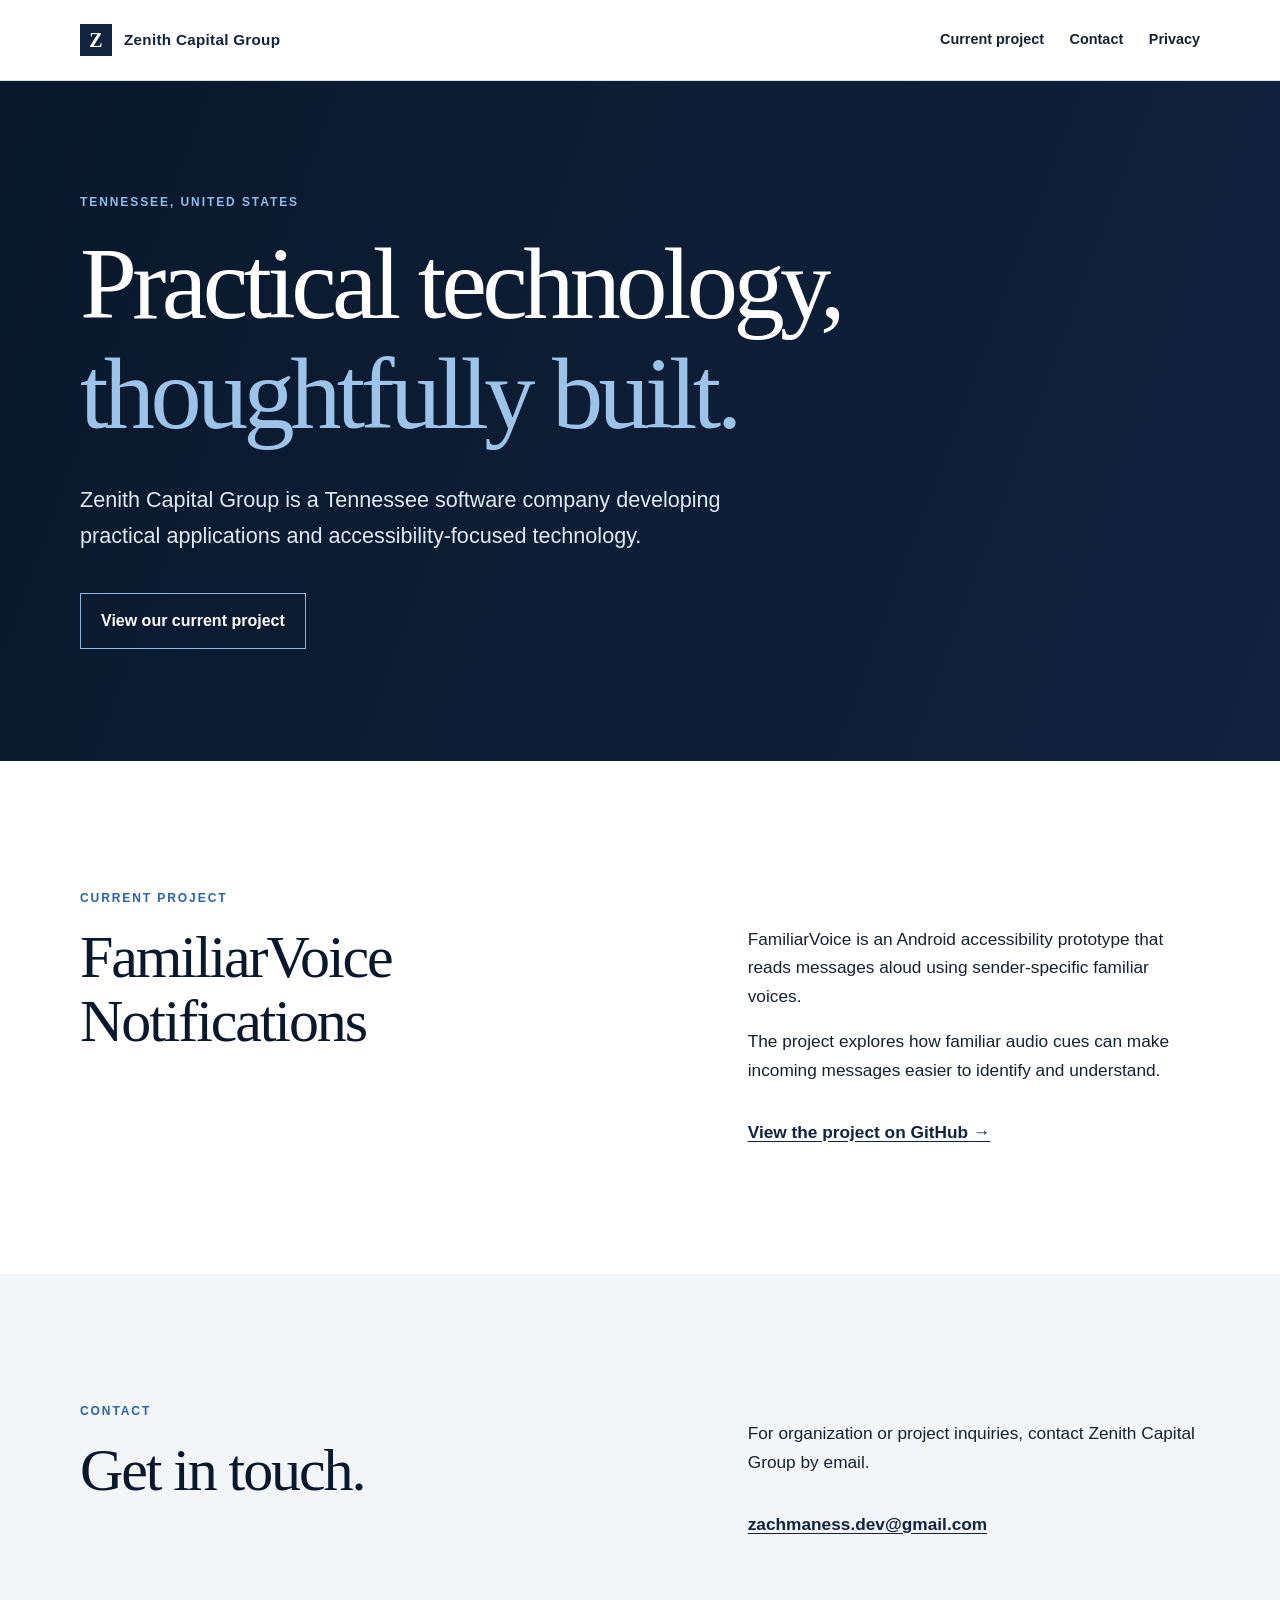
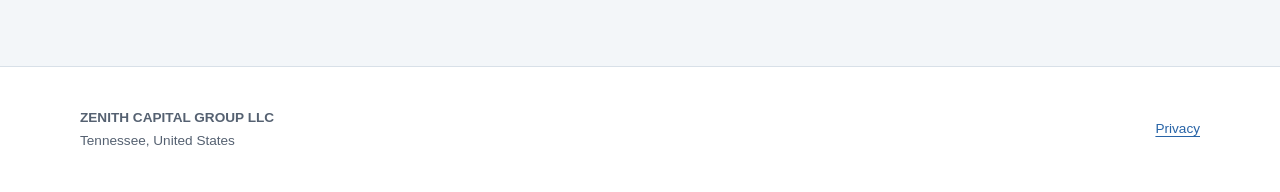
==== index.html @ c108dcff "Launch Zenith Capital Group website" ====
<!doctype html>
<html lang="en">
<head>
  <meta charset="utf-8">
  <meta name="viewport" content="width=device-width, initial-scale=1">
  <meta name="description" content="Zenith Capital Group is a Tennessee software company developing practical applications and accessibility-focused technology.">
  <title>Zenith Capital Group</title>
  <link rel="stylesheet" href="styles.css">
</head>
<body>
  <a class="skip-link" href="#main-content">Skip to main content</a>
  <header class="site-header">
    <div class="container header-inner">
      <a class="wordmark" href="index.html" aria-label="Zenith Capital Group home">
        <span class="mark" aria-hidden="true">Z</span>
        <span>Zenith Capital Group</span>
      </a>
      <nav aria-label="Primary navigation">
        <a href="#project">Current project</a>
        <a href="#contact">Contact</a>
        <a href="privacy.html">Privacy</a>
      </nav>
    </div>
  </header>

  <main id="main-content">
    <section class="hero">
      <div class="container hero-content">
        <p class="eyebrow">Tennessee, United States</p>
        <h1>Practical technology,<br><span>thoughtfully built.</span></h1>
        <p class="lead">Zenith Capital Group is a Tennessee software company developing practical applications and accessibility-focused technology.</p>
        <a class="button" href="#project">View our current project</a>
      </div>
    </section>

    <section class="section" id="project" aria-labelledby="project-title">
      <div class="container">
        <p class="eyebrow">Current project</p>
        <div class="project-grid">
          <div>
            <h2 id="project-title">FamiliarVoice Notifications</h2>
          </div>
          <div class="project-copy">
            <p>FamiliarVoice is an Android accessibility prototype that reads messages aloud using sender-specific familiar voices.</p>
            <p>The project explores how familiar audio cues can make incoming messages easier to identify and understand.</p>
            <a class="text-link" href="https://github.com/ZachPoli/familiar-voice-notifications">View the project on GitHub <span aria-hidden="true">→</span></a>
          </div>
        </div>
      </div>
    </section>

    <section class="section section-muted" id="contact" aria-labelledby="contact-title">
      <div class="container contact-grid">
        <div>
          <p class="eyebrow">Contact</p>
          <h2 id="contact-title">Get in touch.</h2>
        </div>
        <div>
          <p>For organization or project inquiries, contact Zenith Capital Group by email.</p>
          <a class="text-link" href="mailto:zachmaness.dev@gmail.com">zachmaness.dev@gmail.com</a>
        </div>
      </div>
    </section>
  </main>

  <footer class="site-footer">
    <div class="container footer-inner">
      <p><strong>ZENITH CAPITAL GROUP LLC</strong><br>Tennessee, United States</p>
      <p><a href="privacy.html">Privacy</a></p>
    </div>
  </footer>
</body>
</html>
---- styles.css ----
:root {
  --navy: #10233f;
  --navy-deep: #09182c;
  --blue: #2864a7;
  --sky: #dceaf8;
  --ink: #17212f;
  --muted: #556171;
  --paper: #ffffff;
  --soft: #f3f6f9;
  --line: #d8e0e8;
  --max-width: 1120px;
}

* {
  box-sizing: border-box;
}

html {
  scroll-behavior: smooth;
}

body {
  margin: 0;
  color: var(--ink);
  background: var(--paper);
  font-family: Arial, Helvetica, sans-serif;
  font-size: 1rem;
  line-height: 1.65;
}

a {
  color: var(--blue);
  text-underline-offset: 0.2em;
}

a:hover {
  text-decoration-thickness: 2px;
}

a:focus-visible {
  outline: 3px solid #f4b942;
  outline-offset: 4px;
  border-radius: 2px;
}

.skip-link {
  position: fixed;
  top: 0.75rem;
  left: 0.75rem;
  z-index: 10;
  padding: 0.65rem 0.9rem;
  color: var(--navy-deep);
  background: #fff;
  font-weight: 700;
  transform: translateY(-200%);
}

.skip-link:focus {
  transform: translateY(0);
}

.container {
  width: min(calc(100% - 2.5rem), var(--max-width));
  margin-inline: auto;
}

.narrow {
  max-width: 760px;
}

.site-header {
  border-bottom: 1px solid var(--line);
  background: rgba(255, 255, 255, 0.98);
}

.header-inner,
.footer-inner {
  display: flex;
  align-items: center;
  justify-content: space-between;
  gap: 2rem;
}

.header-inner {
  min-height: 80px;
}

.wordmark {
  display: inline-flex;
  align-items: center;
  gap: 0.75rem;
  color: var(--navy);
  font-size: 0.95rem;
  font-weight: 700;
  letter-spacing: 0.02em;
  text-decoration: none;
}

.mark {
  display: grid;
  width: 2rem;
  height: 2rem;
  place-items: center;
  color: #fff;
  background: var(--navy);
  font-family: Georgia, "Times New Roman", serif;
  font-size: 1.25rem;
}

nav {
  display: flex;
  gap: 1.6rem;
}

nav a {
  color: var(--ink);
  font-size: 0.9rem;
  font-weight: 700;
  text-decoration: none;
}

.hero {
  display: grid;
  min-height: 70vh;
  align-items: center;
  color: #fff;
  background:
    linear-gradient(110deg, rgba(9, 24, 44, 0.99), rgba(16, 35, 63, 0.94)),
    var(--navy-deep);
}

.hero-content {
  padding-block: 7rem;
}

.eyebrow {
  margin: 0 0 1rem;
  color: var(--blue);
  font-size: 0.75rem;
  font-weight: 800;
  letter-spacing: 0.16em;
  text-transform: uppercase;
}

.hero .eyebrow {
  color: #91bde8;
}

h1,
h2 {
  margin: 0;
  color: var(--navy-deep);
  font-family: Georgia, "Times New Roman", serif;
  font-weight: 500;
  line-height: 1.08;
}

h1 {
  max-width: 900px;
  font-size: clamp(3rem, 8vw, 6.5rem);
  letter-spacing: -0.045em;
}

.hero h1 {
  color: #fff;
}

.hero h1 span {
  color: #9dc3e8;
}

h2 {
  font-size: clamp(2rem, 5vw, 3.75rem);
  letter-spacing: -0.035em;
}

.lead {
  max-width: 720px;
  margin: 2rem 0 2.5rem;
  color: inherit;
  font-size: clamp(1.1rem, 2vw, 1.35rem);
}

.hero .lead {
  color: #e0e9f3;
}

.button {
  display: inline-block;
  padding: 0.85rem 1.25rem;
  border: 1px solid #8db7df;
  color: #fff;
  font-weight: 700;
  text-decoration: none;
}

.button:hover {
  color: var(--navy-deep);
  background: #fff;
}

.section {
  padding-block: clamp(4.5rem, 10vw, 8rem);
}

.section-muted {
  background: var(--soft);
}

.project-grid,
.contact-grid {
  display: grid;
  grid-template-columns: minmax(0, 1fr) minmax(280px, 0.8fr);
  gap: clamp(3rem, 8vw, 8rem);
  align-items: start;
}

.project-copy,
.contact-grid > :last-child {
  font-size: 1.08rem;
}

.project-copy p:first-child {
  margin-top: 0;
}

.text-link {
  display: inline-block;
  margin-top: 1rem;
  color: var(--navy);
  font-weight: 800;
}

.page-intro {
  padding-block: clamp(5rem, 12vw, 9rem);
  color: #fff;
  background: var(--navy-deep);
}

.page-intro h1 {
  color: #fff;
}

.page-intro .eyebrow {
  color: #91bde8;
}

.prose h2 {
  margin-top: 3rem;
  font-size: 1.65rem;
  letter-spacing: -0.02em;
}

.prose h2:first-child {
  margin-top: 0;
}

.prose p {
  color: var(--muted);
  font-size: 1.08rem;
}

.site-footer {
  padding-block: 2.5rem;
  border-top: 1px solid var(--line);
  color: var(--muted);
  font-size: 0.85rem;
}

.site-footer p {
  margin: 0;
}

@media (max-width: 700px) {
  .header-inner {
    min-height: auto;
    padding-block: 1rem;
  }

  .header-inner,
  .footer-inner,
  .project-grid,
  .contact-grid {
    align-items: flex-start;
    flex-direction: column;
    grid-template-columns: 1fr;
    gap: 2rem;
  }

  nav {
    width: 100%;
    gap: 1.1rem;
    overflow-x: auto;
  }

  .hero {
    min-height: auto;
  }

  .hero-content {
    padding-block: 5rem;
  }
}

@media (prefers-reduced-motion: reduce) {
  html {
    scroll-behavior: auto;
  }
}
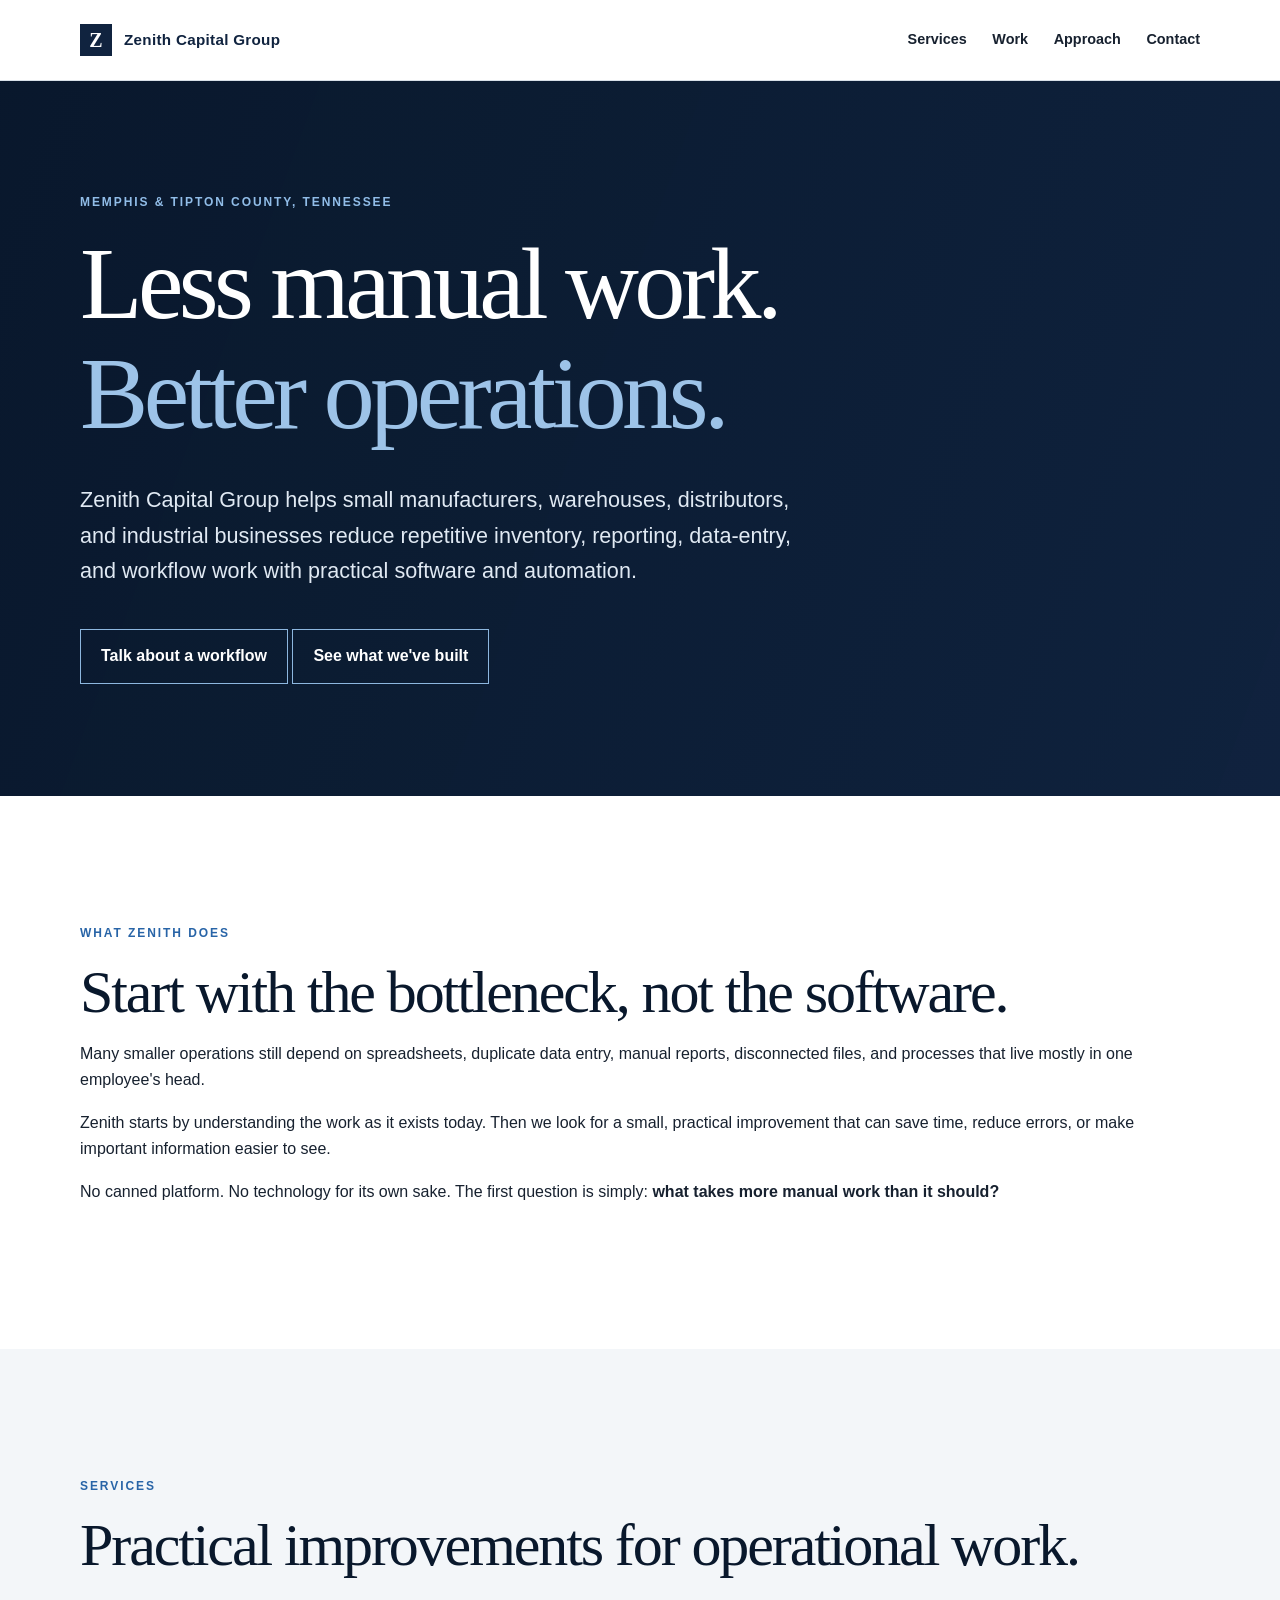
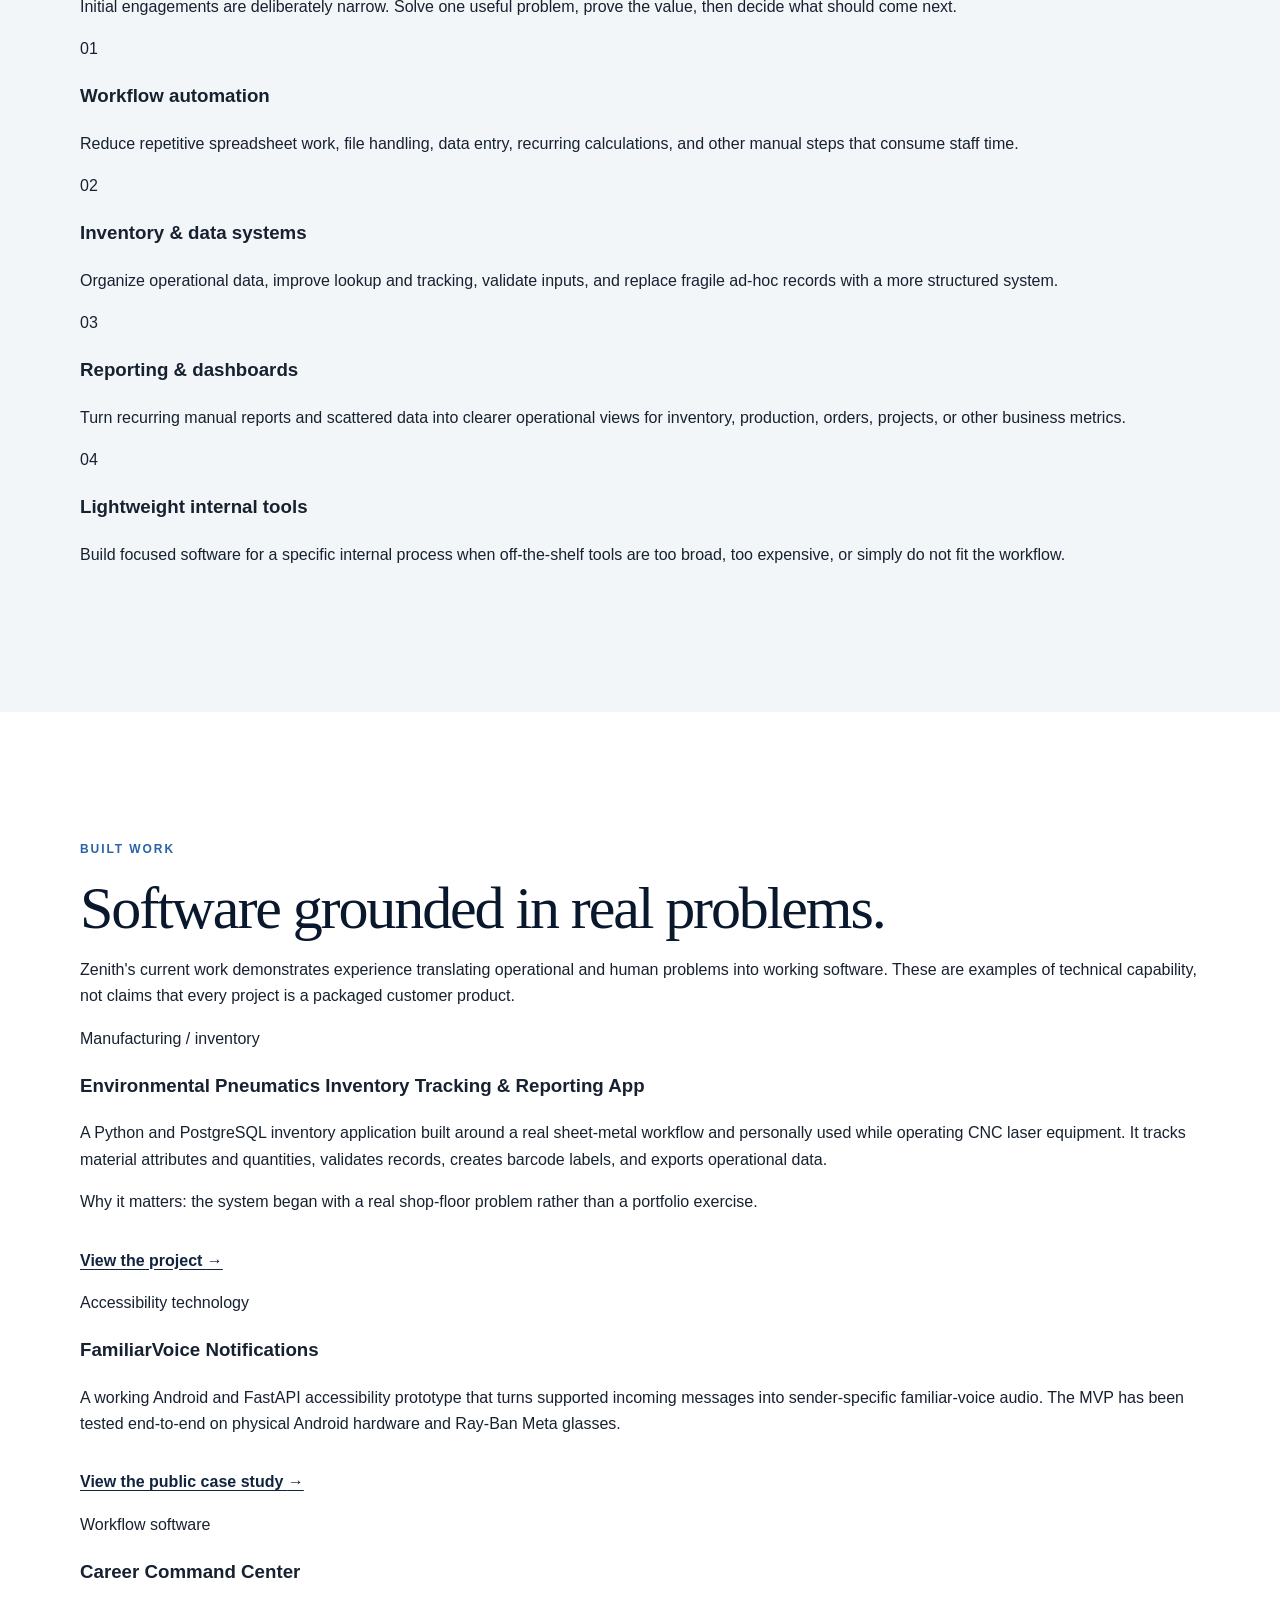
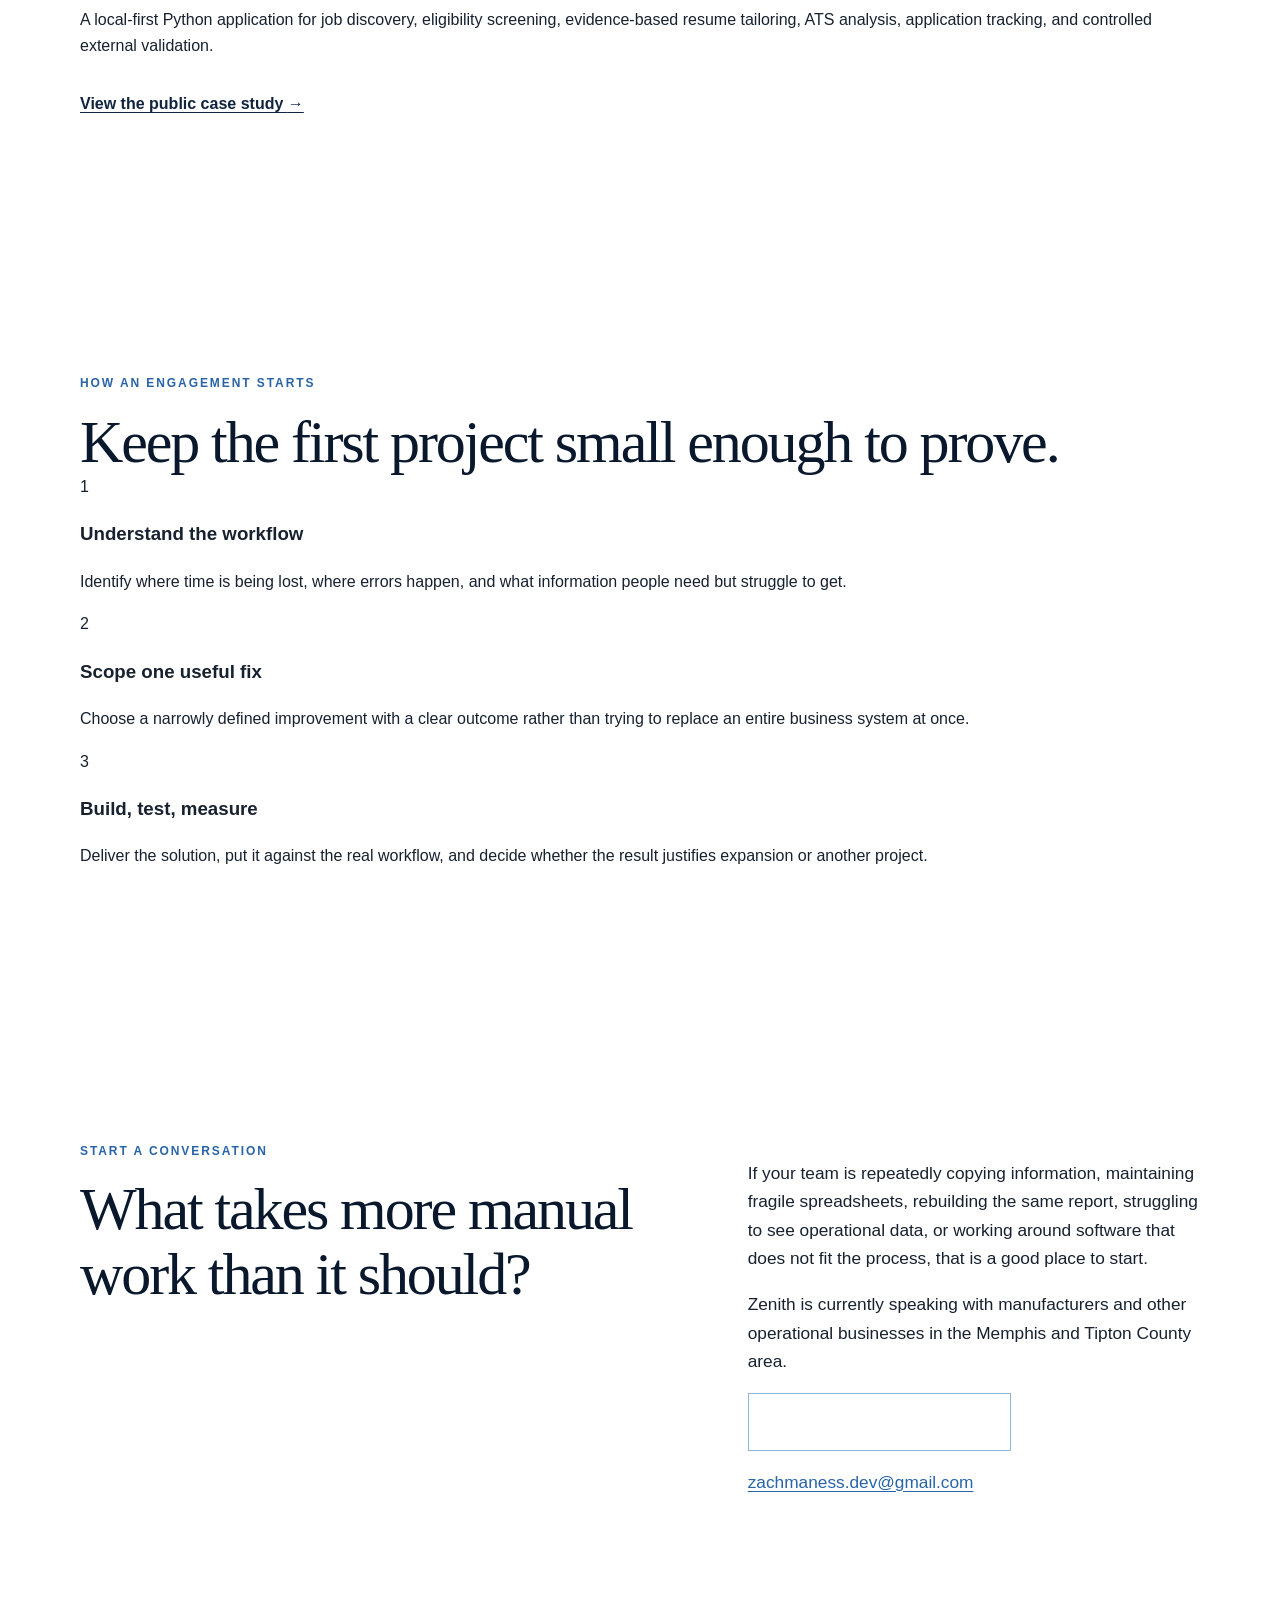
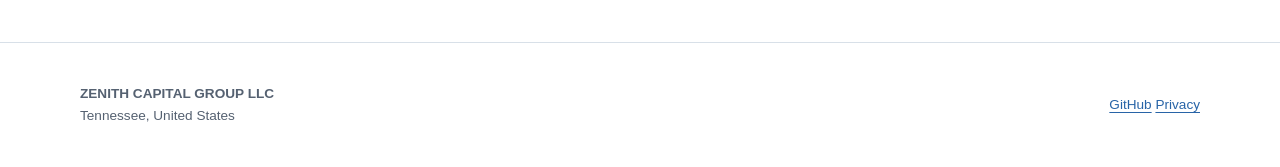
==== commit df460816: "feat: reposition Zenith website around operations services" ====
--- a/index.html
+++ b/index.html
@@ -3,12 +3,14 @@
 <head>
   <meta charset="utf-8">
   <meta name="viewport" content="width=device-width, initial-scale=1">
-  <meta name="description" content="Zenith Capital Group is a Tennessee software company developing practical applications and accessibility-focused technology.">
-  <title>Zenith Capital Group</title>
+  <meta name="description" content="Zenith Capital Group helps small manufacturers, warehouses, distributors, and industrial businesses reduce repetitive inventory, reporting, data-entry, and workflow work with practical software and automation.">
+  <meta name="google-site-verification" content="DT2wQH8qkcFXm-523jZDqOoia33BBi49vTfKjFDJHwY">
+  <title>Zenith Capital Group | Operations Software & Automation</title>
   <link rel="stylesheet" href="styles.css">
 </head>
 <body>
   <a class="skip-link" href="#main-content">Skip to main content</a>
+
   <header class="site-header">
     <div class="container header-inner">
       <a class="wordmark" href="index.html" aria-label="Zenith Capital Group home">
@@ -16,9 +18,10 @@
         <span>Zenith Capital Group</span>
       </a>
       <nav aria-label="Primary navigation">
-        <a href="#project">Current project</a>
+        <a href="#services">Services</a>
+        <a href="#work">Work</a>
+        <a href="#approach">Approach</a>
         <a href="#contact">Contact</a>
-        <a href="privacy.html">Privacy</a>
       </nav>
     </div>
   </header>
@@ -26,38 +29,150 @@
   <main id="main-content">
     <section class="hero">
       <div class="container hero-content">
-        <p class="eyebrow">Tennessee, United States</p>
-        <h1>Practical technology,<br><span>thoughtfully built.</span></h1>
-        <p class="lead">Zenith Capital Group is a Tennessee software company developing practical applications and accessibility-focused technology.</p>
-        <a class="button" href="#project">View our current project</a>
-      </div>
-    </section>
-
-    <section class="section" id="project" aria-labelledby="project-title">
-      <div class="container">
-        <p class="eyebrow">Current project</p>
-        <div class="project-grid">
-          <div>
-            <h2 id="project-title">FamiliarVoice Notifications</h2>
-          </div>
-          <div class="project-copy">
-            <p>FamiliarVoice is an Android accessibility prototype that reads messages aloud using sender-specific familiar voices.</p>
-            <p>The project explores how familiar audio cues can make incoming messages easier to identify and understand.</p>
-            <a class="text-link" href="https://github.com/ZachPoli/familiar-voice-notifications">View the project on GitHub <span aria-hidden="true">→</span></a>
-          </div>
+        <p class="eyebrow">Memphis & Tipton County, Tennessee</p>
+        <h1>Less manual work.<br><span>Better operations.</span></h1>
+        <p class="lead">Zenith Capital Group helps small manufacturers, warehouses, distributors, and industrial businesses reduce repetitive inventory, reporting, data-entry, and workflow work with practical software and automation.</p>
+        <div class="hero-actions">
+          <a class="button" href="#contact">Talk about a workflow</a>
+          <a class="button button-secondary" href="#work">See what we've built</a>
         </div>
       </div>
     </section>
 
-    <section class="section section-muted" id="contact" aria-labelledby="contact-title">
+    <section class="section intro-section" aria-labelledby="intro-title">
+      <div class="container split-grid">
+        <div>
+          <p class="eyebrow">What Zenith does</p>
+          <h2 id="intro-title">Start with the bottleneck, not the software.</h2>
+        </div>
+        <div class="section-copy">
+          <p>Many smaller operations still depend on spreadsheets, duplicate data entry, manual reports, disconnected files, and processes that live mostly in one employee's head.</p>
+          <p>Zenith starts by understanding the work as it exists today. Then we look for a small, practical improvement that can save time, reduce errors, or make important information easier to see.</p>
+          <p class="callout">No canned platform. No technology for its own sake. The first question is simply: <strong>what takes more manual work than it should?</strong></p>
+        </div>
+      </div>
+    </section>
+
+    <section class="section section-muted" id="services" aria-labelledby="services-title">
+      <div class="container">
+        <div class="section-heading">
+          <p class="eyebrow">Services</p>
+          <h2 id="services-title">Practical improvements for operational work.</h2>
+          <p>Initial engagements are deliberately narrow. Solve one useful problem, prove the value, then decide what should come next.</p>
+        </div>
+
+        <div class="card-grid">
+          <article class="service-card">
+            <p class="card-number">01</p>
+            <h3>Workflow automation</h3>
+            <p>Reduce repetitive spreadsheet work, file handling, data entry, recurring calculations, and other manual steps that consume staff time.</p>
+          </article>
+
+          <article class="service-card">
+            <p class="card-number">02</p>
+            <h3>Inventory & data systems</h3>
+            <p>Organize operational data, improve lookup and tracking, validate inputs, and replace fragile ad-hoc records with a more structured system.</p>
+          </article>
+
+          <article class="service-card">
+            <p class="card-number">03</p>
+            <h3>Reporting & dashboards</h3>
+            <p>Turn recurring manual reports and scattered data into clearer operational views for inventory, production, orders, projects, or other business metrics.</p>
+          </article>
+
+          <article class="service-card">
+            <p class="card-number">04</p>
+            <h3>Lightweight internal tools</h3>
+            <p>Build focused software for a specific internal process when off-the-shelf tools are too broad, too expensive, or simply do not fit the workflow.</p>
+          </article>
+        </div>
+      </div>
+    </section>
+
+    <section class="section" id="work" aria-labelledby="work-title">
+      <div class="container">
+        <div class="section-heading">
+          <p class="eyebrow">Built work</p>
+          <h2 id="work-title">Software grounded in real problems.</h2>
+          <p>Zenith's current work demonstrates experience translating operational and human problems into working software. These are examples of technical capability, not claims that every project is a packaged customer product.</p>
+        </div>
+
+        <div class="work-list">
+          <article class="work-item featured-work">
+            <div>
+              <p class="work-label">Manufacturing / inventory</p>
+              <h3>Environmental Pneumatics Inventory Tracking & Reporting App</h3>
+            </div>
+            <div class="work-copy">
+              <p>A Python and PostgreSQL inventory application built around a real sheet-metal workflow and personally used while operating CNC laser equipment. It tracks material attributes and quantities, validates records, creates barcode labels, and exports operational data.</p>
+              <p class="work-note">Why it matters: the system began with a real shop-floor problem rather than a portfolio exercise.</p>
+              <a class="text-link" href="https://github.com/ZachPoli/inventory-tracking-reporting-app">View the project <span aria-hidden="true">→</span></a>
+            </div>
+          </article>
+
+          <article class="work-item">
+            <div>
+              <p class="work-label">Accessibility technology</p>
+              <h3>FamiliarVoice Notifications</h3>
+            </div>
+            <div class="work-copy">
+              <p>A working Android and FastAPI accessibility prototype that turns supported incoming messages into sender-specific familiar-voice audio. The MVP has been tested end-to-end on physical Android hardware and Ray-Ban Meta glasses.</p>
+              <a class="text-link" href="https://github.com/ZachPoli/ZachPoli/blob/main/projects/familiarvoice.md">View the public case study <span aria-hidden="true">→</span></a>
+            </div>
+          </article>
+
+          <article class="work-item">
+            <div>
+              <p class="work-label">Workflow software</p>
+              <h3>Career Command Center</h3>
+            </div>
+            <div class="work-copy">
+              <p>A local-first Python application for job discovery, eligibility screening, evidence-based resume tailoring, ATS analysis, application tracking, and controlled external validation.</p>
+              <a class="text-link" href="https://github.com/ZachPoli/ZachPoli/blob/main/projects/career-command-center.md">View the public case study <span aria-hidden="true">→</span></a>
+            </div>
+          </article>
+        </div>
+      </div>
+    </section>
+
+    <section class="section section-dark" id="approach" aria-labelledby="approach-title">
+      <div class="container">
+        <div class="section-heading light-heading">
+          <p class="eyebrow">How an engagement starts</p>
+          <h2 id="approach-title">Keep the first project small enough to prove.</h2>
+        </div>
+
+        <div class="steps-grid">
+          <article>
+            <span class="step-number">1</span>
+            <h3>Understand the workflow</h3>
+            <p>Identify where time is being lost, where errors happen, and what information people need but struggle to get.</p>
+          </article>
+          <article>
+            <span class="step-number">2</span>
+            <h3>Scope one useful fix</h3>
+            <p>Choose a narrowly defined improvement with a clear outcome rather than trying to replace an entire business system at once.</p>
+          </article>
+          <article>
+            <span class="step-number">3</span>
+            <h3>Build, test, measure</h3>
+            <p>Deliver the solution, put it against the real workflow, and decide whether the result justifies expansion or another project.</p>
+          </article>
+        </div>
+      </div>
+    </section>
+
+    <section class="section contact-section" id="contact" aria-labelledby="contact-title">
       <div class="container contact-grid">
         <div>
-          <p class="eyebrow">Contact</p>
-          <h2 id="contact-title">Get in touch.</h2>
+          <p class="eyebrow">Start a conversation</p>
+          <h2 id="contact-title">What takes more manual work than it should?</h2>
         </div>
-        <div>
-          <p>For organization or project inquiries, contact Zenith Capital Group by email.</p>
-          <a class="text-link" href="mailto:zachmaness.dev@gmail.com">zachmaness.dev@gmail.com</a>
+        <div class="contact-copy">
+          <p>If your team is repeatedly copying information, maintaining fragile spreadsheets, rebuilding the same report, struggling to see operational data, or working around software that does not fit the process, that is a good place to start.</p>
+          <p>Zenith is currently speaking with manufacturers and other operational businesses in the Memphis and Tipton County area.</p>
+          <a class="button button-dark" href="mailto:zachmaness.dev@gmail.com?subject=Operations%20workflow%20inquiry">Email Zenith Capital Group</a>
+          <p class="contact-email"><a href="mailto:zachmaness.dev@gmail.com">zachmaness.dev@gmail.com</a></p>
         </div>
       </div>
     </section>
@@ -66,7 +181,10 @@
   <footer class="site-footer">
     <div class="container footer-inner">
       <p><strong>ZENITH CAPITAL GROUP LLC</strong><br>Tennessee, United States</p>
-      <p><a href="privacy.html">Privacy</a></p>
+      <div class="footer-links">
+        <a href="https://github.com/ZachPoli">GitHub</a>
+        <a href="privacy.html">Privacy</a>
+      </div>
     </div>
   </footer>
 </body>
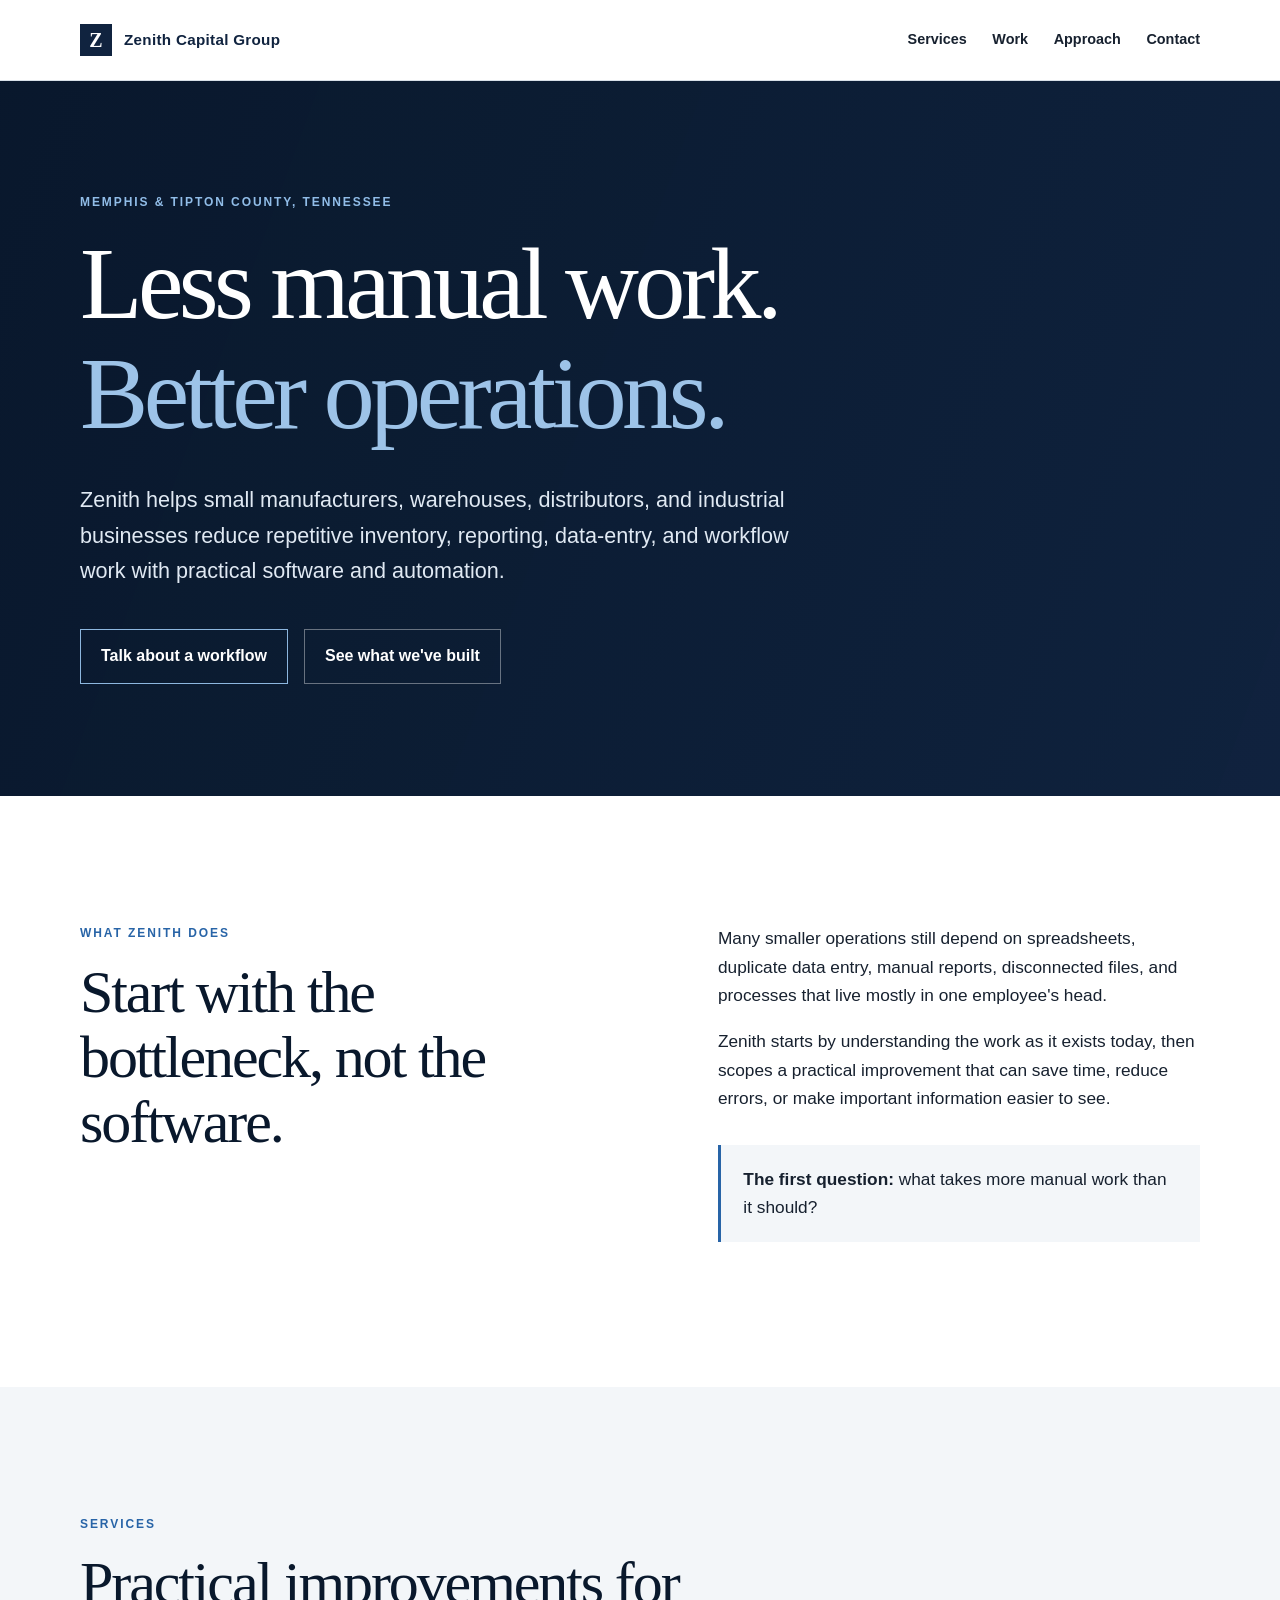
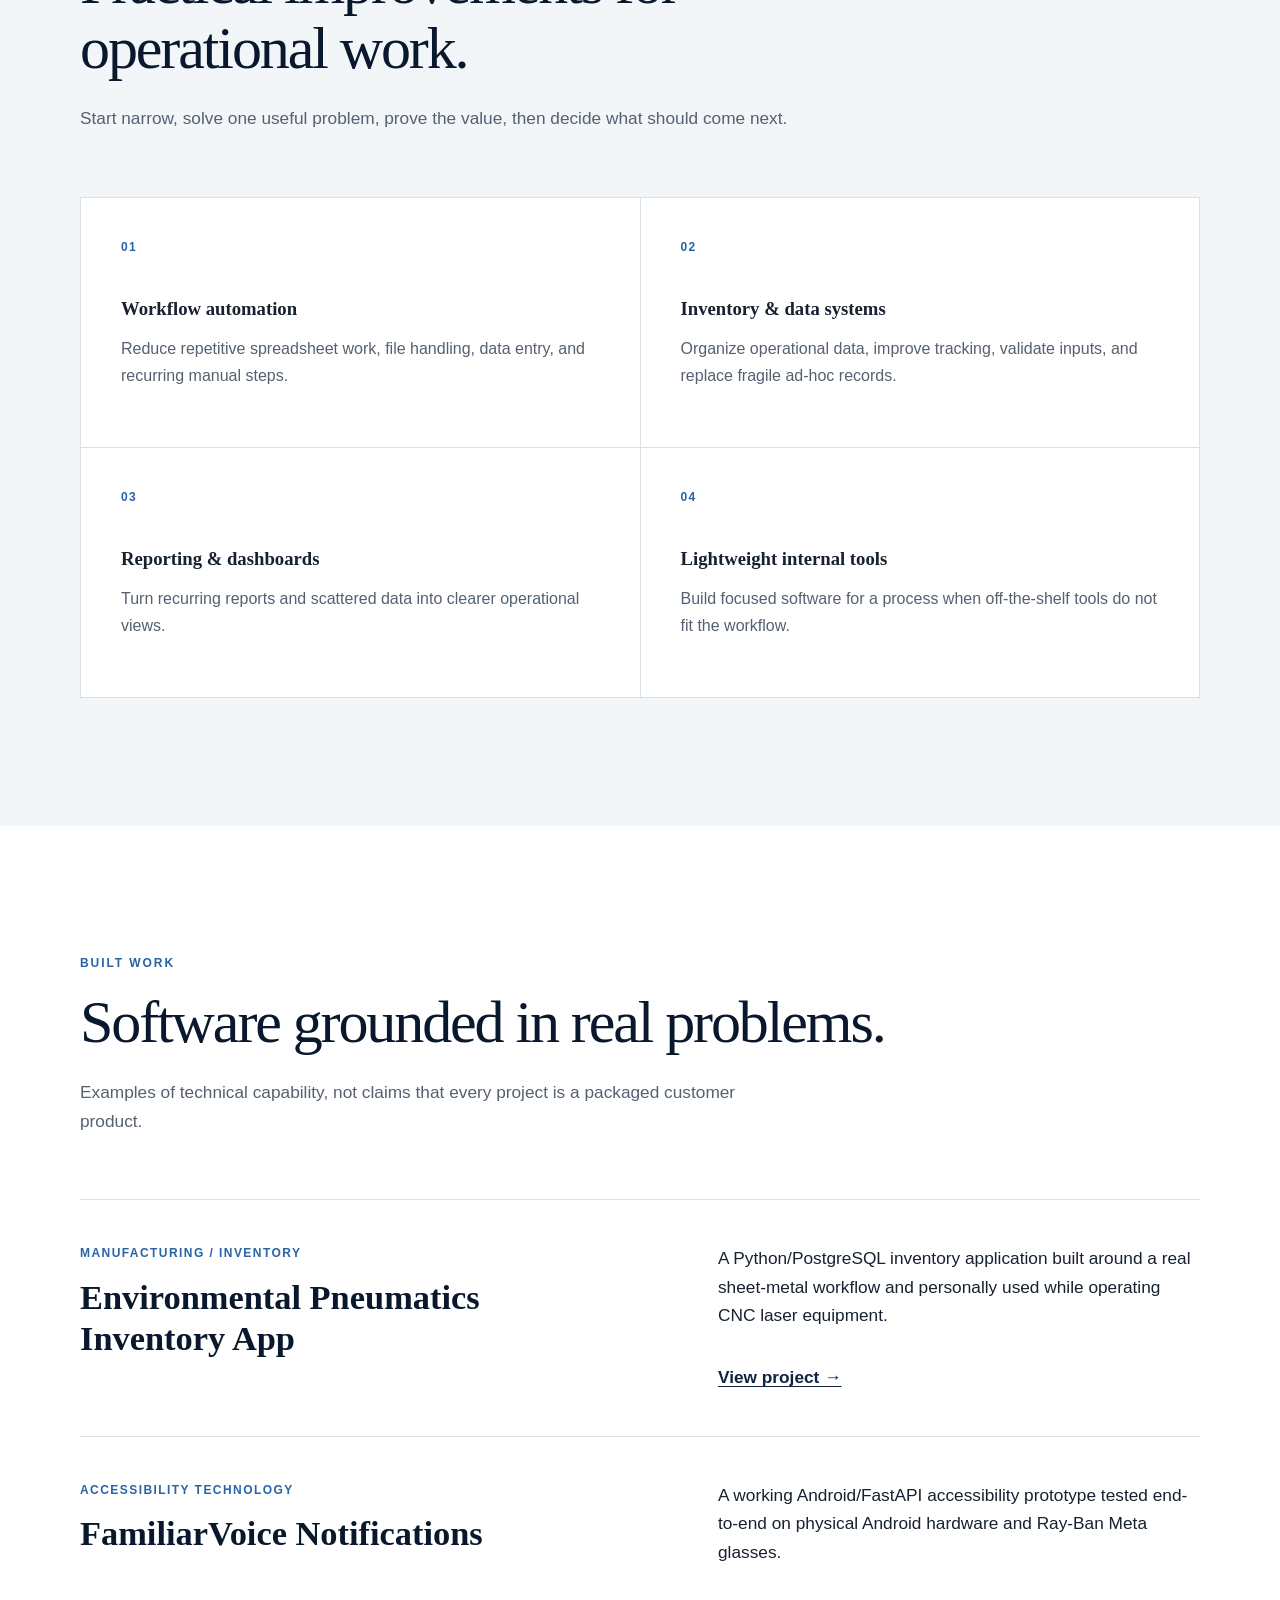
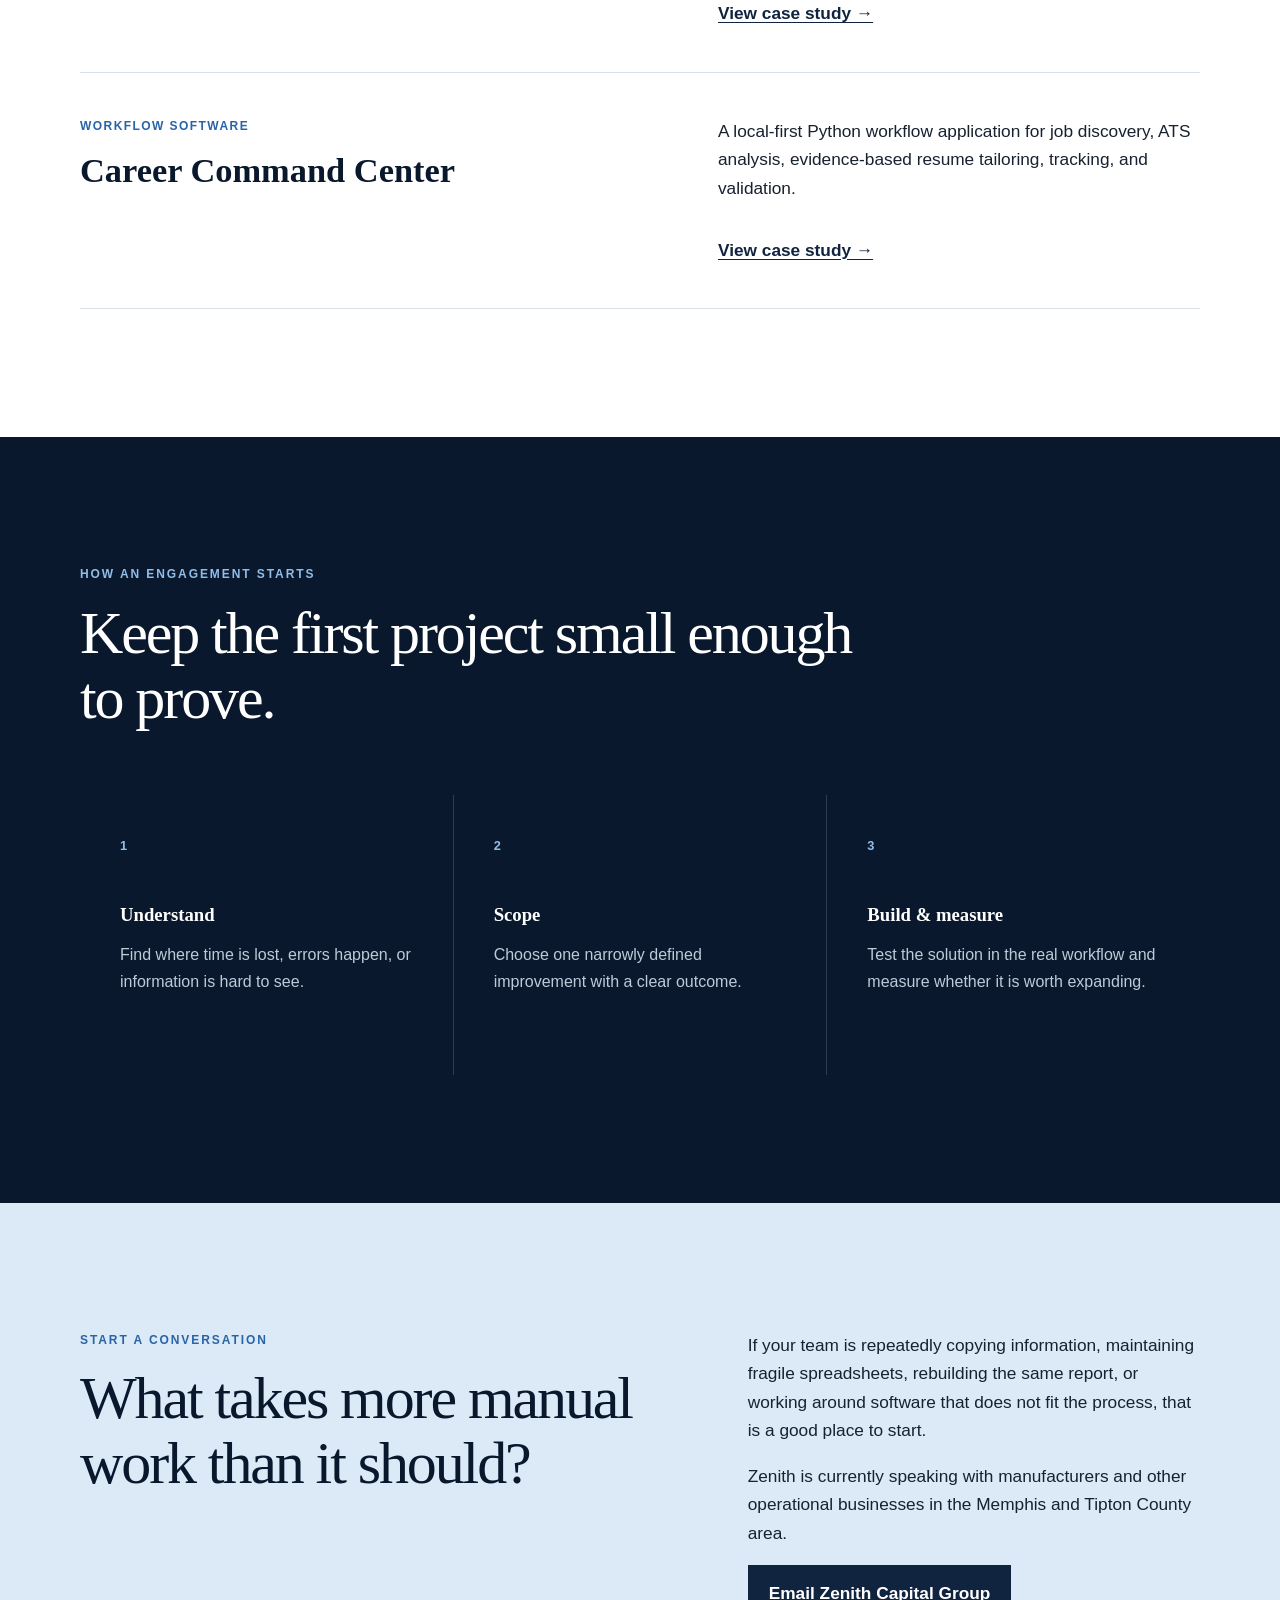
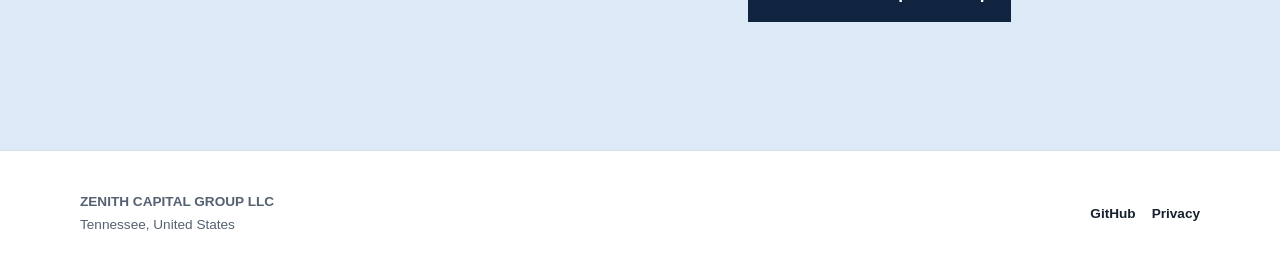
==== commit 33f56c9e: "feat: finalize service-led Zenith homepage" ====
--- a/index.html
+++ b/index.html
@@ -1,191 +1,59 @@
 <!doctype html>
 <html lang="en">
 <head>
-  <meta charset="utf-8">
-  <meta name="viewport" content="width=device-width, initial-scale=1">
-  <meta name="description" content="Zenith Capital Group helps small manufacturers, warehouses, distributors, and industrial businesses reduce repetitive inventory, reporting, data-entry, and workflow work with practical software and automation.">
-  <meta name="google-site-verification" content="DT2wQH8qkcFXm-523jZDqOoia33BBi49vTfKjFDJHwY">
-  <title>Zenith Capital Group | Operations Software & Automation</title>
-  <link rel="stylesheet" href="styles.css">
+<meta charset="utf-8">
+<meta name="viewport" content="width=device-width,initial-scale=1">
+<meta name="description" content="Zenith Capital Group helps small manufacturers and industrial businesses reduce repetitive reporting, inventory, data-entry, and workflow work with practical software and automation.">
+<meta name="google-site-verification" content="DT2wQH8qkcFXm-523jZDqOoia33BBi49vTfKjFDJHwY">
+<title>Zenith Capital Group | Operations Software & Automation</title>
+<link rel="stylesheet" href="sales.css">
 </head>
 <body>
-  <a class="skip-link" href="#main-content">Skip to main content</a>
+<a class="skip-link" href="#main-content">Skip to main content</a>
+<header class="site-header"><div class="container header-inner">
+<a class="wordmark" href="index.html"><span class="mark">Z</span><span>Zenith Capital Group</span></a>
+<nav><a href="#services">Services</a><a href="#work">Work</a><a href="#approach">Approach</a><a href="#contact">Contact</a></nav>
+</div></header>
+<main id="main-content">
+<section class="hero"><div class="container hero-content">
+<p class="eyebrow">Memphis & Tipton County, Tennessee</p>
+<h1>Less manual work.<br><span>Better operations.</span></h1>
+<p class="lead">Zenith helps small manufacturers, warehouses, distributors, and industrial businesses reduce repetitive inventory, reporting, data-entry, and workflow work with practical software and automation.</p>
+<div class="hero-actions"><a class="button" href="#contact">Talk about a workflow</a><a class="button button-secondary" href="#work">See what we've built</a></div>
+</div></section>
 
-  <header class="site-header">
-    <div class="container header-inner">
-      <a class="wordmark" href="index.html" aria-label="Zenith Capital Group home">
-        <span class="mark" aria-hidden="true">Z</span>
-        <span>Zenith Capital Group</span>
-      </a>
-      <nav aria-label="Primary navigation">
-        <a href="#services">Services</a>
-        <a href="#work">Work</a>
-        <a href="#approach">Approach</a>
-        <a href="#contact">Contact</a>
-      </nav>
-    </div>
-  </header>
+<section class="section"><div class="container split-grid">
+<div><p class="eyebrow">What Zenith does</p><h2>Start with the bottleneck, not the software.</h2></div>
+<div class="section-copy"><p>Many smaller operations still depend on spreadsheets, duplicate data entry, manual reports, disconnected files, and processes that live mostly in one employee's head.</p><p>Zenith starts by understanding the work as it exists today, then scopes a practical improvement that can save time, reduce errors, or make important information easier to see.</p><p class="callout"><strong>The first question:</strong> what takes more manual work than it should?</p></div>
+</div></section>
 
-  <main id="main-content">
-    <section class="hero">
-      <div class="container hero-content">
-        <p class="eyebrow">Memphis & Tipton County, Tennessee</p>
-        <h1>Less manual work.<br><span>Better operations.</span></h1>
-        <p class="lead">Zenith Capital Group helps small manufacturers, warehouses, distributors, and industrial businesses reduce repetitive inventory, reporting, data-entry, and workflow work with practical software and automation.</p>
-        <div class="hero-actions">
-          <a class="button" href="#contact">Talk about a workflow</a>
-          <a class="button button-secondary" href="#work">See what we've built</a>
-        </div>
-      </div>
-    </section>
+<section class="section section-muted" id="services"><div class="container">
+<div class="section-heading"><p class="eyebrow">Services</p><h2>Practical improvements for operational work.</h2><p>Start narrow, solve one useful problem, prove the value, then decide what should come next.</p></div>
+<div class="card-grid">
+<article class="service-card"><p class="card-number">01</p><h3>Workflow automation</h3><p>Reduce repetitive spreadsheet work, file handling, data entry, and recurring manual steps.</p></article>
+<article class="service-card"><p class="card-number">02</p><h3>Inventory & data systems</h3><p>Organize operational data, improve tracking, validate inputs, and replace fragile ad-hoc records.</p></article>
+<article class="service-card"><p class="card-number">03</p><h3>Reporting & dashboards</h3><p>Turn recurring reports and scattered data into clearer operational views.</p></article>
+<article class="service-card"><p class="card-number">04</p><h3>Lightweight internal tools</h3><p>Build focused software for a process when off-the-shelf tools do not fit the workflow.</p></article>
+</div></div></section>
 
-    <section class="section intro-section" aria-labelledby="intro-title">
-      <div class="container split-grid">
-        <div>
-          <p class="eyebrow">What Zenith does</p>
-          <h2 id="intro-title">Start with the bottleneck, not the software.</h2>
-        </div>
-        <div class="section-copy">
-          <p>Many smaller operations still depend on spreadsheets, duplicate data entry, manual reports, disconnected files, and processes that live mostly in one employee's head.</p>
-          <p>Zenith starts by understanding the work as it exists today. Then we look for a small, practical improvement that can save time, reduce errors, or make important information easier to see.</p>
-          <p class="callout">No canned platform. No technology for its own sake. The first question is simply: <strong>what takes more manual work than it should?</strong></p>
-        </div>
-      </div>
-    </section>
+<section class="section" id="work"><div class="container">
+<div class="section-heading"><p class="eyebrow">Built work</p><h2>Software grounded in real problems.</h2><p>Examples of technical capability, not claims that every project is a packaged customer product.</p></div>
+<div class="work-list">
+<article class="work-item"><div><p class="work-label">Manufacturing / inventory</p><h3>Environmental Pneumatics Inventory App</h3></div><div class="work-copy"><p>A Python/PostgreSQL inventory application built around a real sheet-metal workflow and personally used while operating CNC laser equipment.</p><a class="text-link" href="https://github.com/ZachPoli/inventory-tracking-reporting-app">View project →</a></div></article>
+<article class="work-item"><div><p class="work-label">Accessibility technology</p><h3>FamiliarVoice Notifications</h3></div><div class="work-copy"><p>A working Android/FastAPI accessibility prototype tested end-to-end on physical Android hardware and Ray-Ban Meta glasses.</p><a class="text-link" href="https://github.com/ZachPoli/ZachPoli/blob/main/projects/familiarvoice.md">View case study →</a></div></article>
+<article class="work-item"><div><p class="work-label">Workflow software</p><h3>Career Command Center</h3></div><div class="work-copy"><p>A local-first Python workflow application for job discovery, ATS analysis, evidence-based resume tailoring, tracking, and validation.</p><a class="text-link" href="https://github.com/ZachPoli/ZachPoli/blob/main/projects/career-command-center.md">View case study →</a></div></article>
+</div></div></section>
 
-    <section class="section section-muted" id="services" aria-labelledby="services-title">
-      <div class="container">
-        <div class="section-heading">
-          <p class="eyebrow">Services</p>
-          <h2 id="services-title">Practical improvements for operational work.</h2>
-          <p>Initial engagements are deliberately narrow. Solve one useful problem, prove the value, then decide what should come next.</p>
-        </div>
+<section class="section section-dark" id="approach"><div class="container">
+<div class="section-heading light-heading"><p class="eyebrow">How an engagement starts</p><h2>Keep the first project small enough to prove.</h2></div>
+<div class="steps-grid"><article><span class="step-number">1</span><h3>Understand</h3><p>Find where time is lost, errors happen, or information is hard to see.</p></article><article><span class="step-number">2</span><h3>Scope</h3><p>Choose one narrowly defined improvement with a clear outcome.</p></article><article><span class="step-number">3</span><h3>Build & measure</h3><p>Test the solution in the real workflow and measure whether it is worth expanding.</p></article></div>
+</div></section>
 
-        <div class="card-grid">
-          <article class="service-card">
-            <p class="card-number">01</p>
-            <h3>Workflow automation</h3>
-            <p>Reduce repetitive spreadsheet work, file handling, data entry, recurring calculations, and other manual steps that consume staff time.</p>
-          </article>
-
-          <article class="service-card">
-            <p class="card-number">02</p>
-            <h3>Inventory & data systems</h3>
-            <p>Organize operational data, improve lookup and tracking, validate inputs, and replace fragile ad-hoc records with a more structured system.</p>
-          </article>
-
-          <article class="service-card">
-            <p class="card-number">03</p>
-            <h3>Reporting & dashboards</h3>
-            <p>Turn recurring manual reports and scattered data into clearer operational views for inventory, production, orders, projects, or other business metrics.</p>
-          </article>
-
-          <article class="service-card">
-            <p class="card-number">04</p>
-            <h3>Lightweight internal tools</h3>
-            <p>Build focused software for a specific internal process when off-the-shelf tools are too broad, too expensive, or simply do not fit the workflow.</p>
-          </article>
-        </div>
-      </div>
-    </section>
-
-    <section class="section" id="work" aria-labelledby="work-title">
-      <div class="container">
-        <div class="section-heading">
-          <p class="eyebrow">Built work</p>
-          <h2 id="work-title">Software grounded in real problems.</h2>
-          <p>Zenith's current work demonstrates experience translating operational and human problems into working software. These are examples of technical capability, not claims that every project is a packaged customer product.</p>
-        </div>
-
-        <div class="work-list">
-          <article class="work-item featured-work">
-            <div>
-              <p class="work-label">Manufacturing / inventory</p>
-              <h3>Environmental Pneumatics Inventory Tracking & Reporting App</h3>
-            </div>
-            <div class="work-copy">
-              <p>A Python and PostgreSQL inventory application built around a real sheet-metal workflow and personally used while operating CNC laser equipment. It tracks material attributes and quantities, validates records, creates barcode labels, and exports operational data.</p>
-              <p class="work-note">Why it matters: the system began with a real shop-floor problem rather than a portfolio exercise.</p>
-              <a class="text-link" href="https://github.com/ZachPoli/inventory-tracking-reporting-app">View the project <span aria-hidden="true">→</span></a>
-            </div>
-          </article>
-
-          <article class="work-item">
-            <div>
-              <p class="work-label">Accessibility technology</p>
-              <h3>FamiliarVoice Notifications</h3>
-            </div>
-            <div class="work-copy">
-              <p>A working Android and FastAPI accessibility prototype that turns supported incoming messages into sender-specific familiar-voice audio. The MVP has been tested end-to-end on physical Android hardware and Ray-Ban Meta glasses.</p>
-              <a class="text-link" href="https://github.com/ZachPoli/ZachPoli/blob/main/projects/familiarvoice.md">View the public case study <span aria-hidden="true">→</span></a>
-            </div>
-          </article>
-
-          <article class="work-item">
-            <div>
-              <p class="work-label">Workflow software</p>
-              <h3>Career Command Center</h3>
-            </div>
-            <div class="work-copy">
-              <p>A local-first Python application for job discovery, eligibility screening, evidence-based resume tailoring, ATS analysis, application tracking, and controlled external validation.</p>
-              <a class="text-link" href="https://github.com/ZachPoli/ZachPoli/blob/main/projects/career-command-center.md">View the public case study <span aria-hidden="true">→</span></a>
-            </div>
-          </article>
-        </div>
-      </div>
-    </section>
-
-    <section class="section section-dark" id="approach" aria-labelledby="approach-title">
-      <div class="container">
-        <div class="section-heading light-heading">
-          <p class="eyebrow">How an engagement starts</p>
-          <h2 id="approach-title">Keep the first project small enough to prove.</h2>
-        </div>
-
-        <div class="steps-grid">
-          <article>
-            <span class="step-number">1</span>
-            <h3>Understand the workflow</h3>
-            <p>Identify where time is being lost, where errors happen, and what information people need but struggle to get.</p>
-          </article>
-          <article>
-            <span class="step-number">2</span>
-            <h3>Scope one useful fix</h3>
-            <p>Choose a narrowly defined improvement with a clear outcome rather than trying to replace an entire business system at once.</p>
-          </article>
-          <article>
-            <span class="step-number">3</span>
-            <h3>Build, test, measure</h3>
-            <p>Deliver the solution, put it against the real workflow, and decide whether the result justifies expansion or another project.</p>
-          </article>
-        </div>
-      </div>
-    </section>
-
-    <section class="section contact-section" id="contact" aria-labelledby="contact-title">
-      <div class="container contact-grid">
-        <div>
-          <p class="eyebrow">Start a conversation</p>
-          <h2 id="contact-title">What takes more manual work than it should?</h2>
-        </div>
-        <div class="contact-copy">
-          <p>If your team is repeatedly copying information, maintaining fragile spreadsheets, rebuilding the same report, struggling to see operational data, or working around software that does not fit the process, that is a good place to start.</p>
-          <p>Zenith is currently speaking with manufacturers and other operational businesses in the Memphis and Tipton County area.</p>
-          <a class="button button-dark" href="mailto:zachmaness.dev@gmail.com?subject=Operations%20workflow%20inquiry">Email Zenith Capital Group</a>
-          <p class="contact-email"><a href="mailto:zachmaness.dev@gmail.com">zachmaness.dev@gmail.com</a></p>
-        </div>
-      </div>
-    </section>
-  </main>
-
-  <footer class="site-footer">
-    <div class="container footer-inner">
-      <p><strong>ZENITH CAPITAL GROUP LLC</strong><br>Tennessee, United States</p>
-      <div class="footer-links">
-        <a href="https://github.com/ZachPoli">GitHub</a>
-        <a href="privacy.html">Privacy</a>
-      </div>
-    </div>
-  </footer>
+<section class="section contact-section" id="contact"><div class="container contact-grid">
+<div><p class="eyebrow">Start a conversation</p><h2>What takes more manual work than it should?</h2></div>
+<div class="contact-copy"><p>If your team is repeatedly copying information, maintaining fragile spreadsheets, rebuilding the same report, or working around software that does not fit the process, that is a good place to start.</p><p>Zenith is currently speaking with manufacturers and other operational businesses in the Memphis and Tipton County area.</p><a class="button button-dark" href="mailto:zachmaness.dev@gmail.com?subject=Operations%20workflow%20inquiry">Email Zenith Capital Group</a></div>
+</div></section>
+</main>
+<footer class="site-footer"><div class="container footer-inner"><p><strong>ZENITH CAPITAL GROUP LLC</strong><br>Tennessee, United States</p><div class="footer-links"><a href="https://github.com/ZachPoli">GitHub</a><a href="privacy.html">Privacy</a></div></div></footer>
 </body>
-</html>
+</html>
--- a/sales.css
+++ b/sales.css
@@ -0,0 +1,211 @@
+@import url("styles.css");
+
+.site-header {
+  position: sticky;
+  top: 0;
+  z-index: 5;
+}
+
+.footer-links,
+.hero-actions {
+  display: flex;
+  flex-wrap: wrap;
+  gap: 1rem;
+}
+
+.footer-links a {
+  color: var(--ink);
+  font-weight: 700;
+  text-decoration: none;
+}
+
+.button-secondary {
+  border-color: rgba(255, 255, 255, 0.38);
+}
+
+.button-dark {
+  border-color: var(--navy);
+  color: #fff;
+  background: var(--navy);
+}
+
+.button-dark:hover {
+  border-color: var(--navy-deep);
+  color: #fff;
+  background: var(--navy-deep);
+}
+
+.split-grid,
+.work-item {
+  display: grid;
+  grid-template-columns: minmax(0, 1fr) minmax(280px, 0.9fr);
+  gap: clamp(3rem, 8vw, 8rem);
+  align-items: start;
+}
+
+.section-copy,
+.contact-copy,
+.work-copy {
+  font-size: 1.08rem;
+}
+
+.section-copy p:first-child,
+.contact-copy p:first-child,
+.work-copy p:first-child {
+  margin-top: 0;
+}
+
+.callout {
+  margin-top: 2rem;
+  padding: 1.25rem 1.4rem;
+  border-left: 3px solid var(--blue);
+  background: var(--soft);
+}
+
+.section-heading {
+  max-width: 820px;
+  margin-bottom: clamp(2.5rem, 6vw, 4rem);
+}
+
+.section-heading > p:last-child {
+  max-width: 720px;
+  margin-top: 1.5rem;
+  color: var(--muted);
+  font-size: 1.08rem;
+}
+
+.card-grid {
+  display: grid;
+  grid-template-columns: repeat(2, minmax(0, 1fr));
+  border-top: 1px solid var(--line);
+  border-left: 1px solid var(--line);
+}
+
+.service-card {
+  min-height: 250px;
+  padding: clamp(1.5rem, 4vw, 2.5rem);
+  border-right: 1px solid var(--line);
+  border-bottom: 1px solid var(--line);
+  background: var(--paper);
+}
+
+.service-card h3,
+.work-item h3,
+.steps-grid h3 {
+  margin: 0 0 0.8rem;
+  font-family: Georgia, "Times New Roman", serif;
+  line-height: 1.2;
+}
+
+.service-card p:last-child,
+.work-note {
+  color: var(--muted);
+}
+
+.card-number,
+.work-label {
+  color: var(--blue);
+  font-size: 0.75rem;
+  font-weight: 800;
+  letter-spacing: 0.12em;
+  text-transform: uppercase;
+}
+
+.card-number {
+  margin: 0 0 2.5rem;
+}
+
+.work-list {
+  border-top: 1px solid var(--line);
+}
+
+.work-item {
+  padding-block: 2.75rem;
+  border-bottom: 1px solid var(--line);
+}
+
+.work-item h3 {
+  max-width: 480px;
+  color: var(--navy-deep);
+  font-size: clamp(1.5rem, 3vw, 2.15rem);
+}
+
+.work-label {
+  margin: 0 0 0.8rem;
+}
+
+.work-note {
+  font-size: 0.95rem;
+}
+
+.section-dark {
+  color: #dce6f1;
+  background: var(--navy-deep);
+}
+
+.section-dark .eyebrow {
+  color: #91bde8;
+}
+
+.light-heading h2,
+.steps-grid h3 {
+  color: #fff;
+}
+
+.steps-grid {
+  display: grid;
+  grid-template-columns: repeat(3, minmax(0, 1fr));
+  gap: 1px;
+  background: rgba(255, 255, 255, 0.16);
+}
+
+.steps-grid article {
+  min-height: 280px;
+  padding: clamp(1.5rem, 4vw, 2.5rem);
+  background: var(--navy-deep);
+}
+
+.steps-grid p {
+  color: #bdcbd9;
+}
+
+.step-number {
+  display: block;
+  margin-bottom: 3rem;
+  color: #91bde8;
+  font-size: 0.8rem;
+  font-weight: 800;
+}
+
+.contact-section {
+  background: var(--sky);
+}
+
+.contact-email {
+  margin-top: 1rem;
+  font-size: 0.9rem;
+}
+
+@media (max-width: 800px) {
+  .split-grid,
+  .work-item,
+  .card-grid,
+  .steps-grid {
+    grid-template-columns: 1fr;
+  }
+
+  .work-item {
+    gap: 1.5rem;
+  }
+}
+
+@media (max-width: 520px) {
+  .hero-actions {
+    align-items: stretch;
+    flex-direction: column;
+  }
+
+  .hero-actions .button {
+    text-align: center;
+  }
+}
